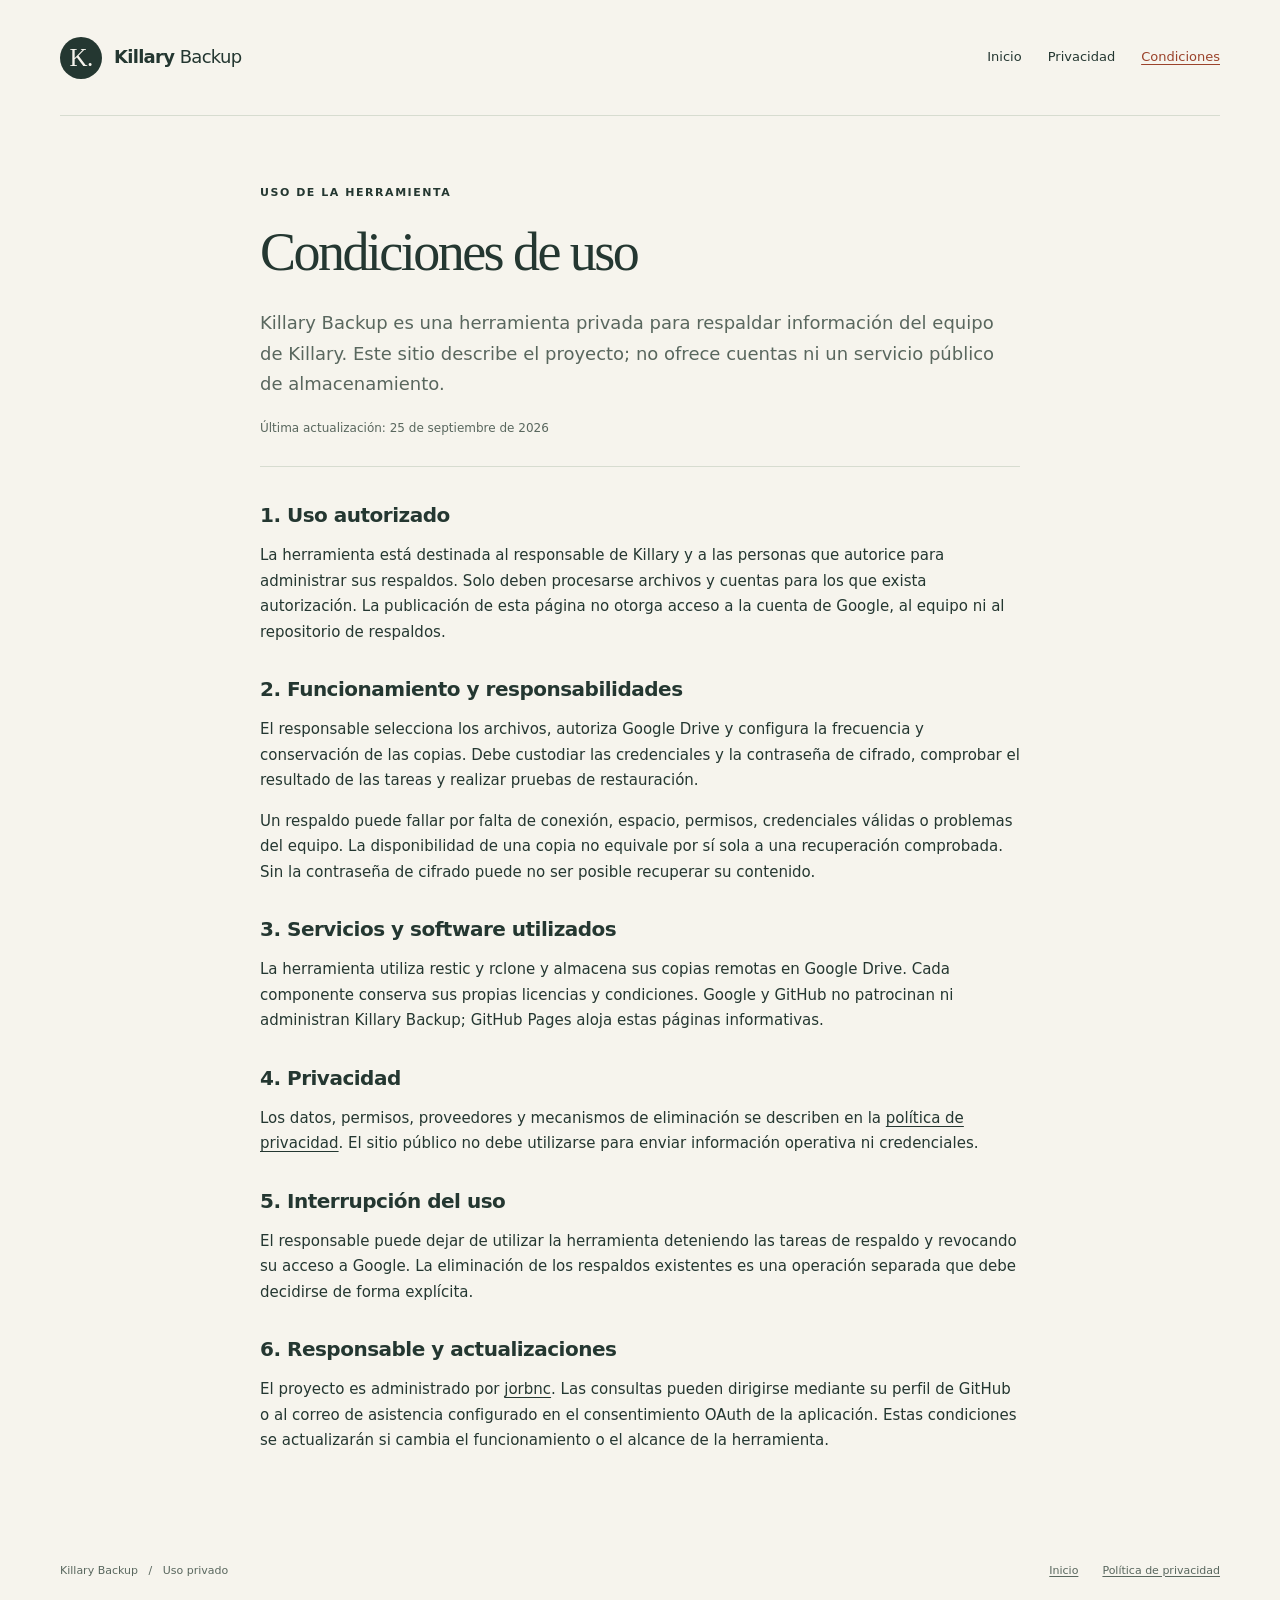
==== condiciones.html @ 2e897e6d "Add Killary Backup public website and Pages setup guide" ====
<!doctype html>
<html lang="es">
<head>
  <meta charset="utf-8">
  <meta name="viewport" content="width=device-width, initial-scale=1">
  <meta name="description" content="Finalidad, acceso autorizado y condiciones de uso de la herramienta privada Killary Backup.">
  <meta name="theme-color" content="#f6f4ed">
  <title>Condiciones de uso · Killary Backup</title>
  <link rel="stylesheet" href="styles.css">
</head>
<body>
  <a class="skip" href="#contenido">Ir al contenido</a>
  <div class="shell">
    <header class="header">
      <a class="brand" href="index.html" aria-label="Killary Backup, inicio"><span class="brand-mark" aria-hidden="true">K.</span><span>Killary <span class="brand-light">Backup</span></span></a>
      <nav aria-label="Principal"><a href="index.html">Inicio</a><a href="privacidad.html">Privacidad</a><a href="condiciones.html" aria-current="page">Condiciones</a></nav>
    </header>
    <main class="document" id="contenido">
      <p class="eyebrow">Uso de la herramienta</p>
      <h1>Condiciones de uso</h1>
      <p class="document-intro">Killary Backup es una herramienta privada para respaldar información del equipo de Killary. Este sitio describe el proyecto; no ofrece cuentas ni un servicio público de almacenamiento.</p>
      <p class="updated">Última actualización: <time datetime="2026-09-25">25 de septiembre de 2026</time></p>
      <section><h2>1. Uso autorizado</h2><p>La herramienta está destinada al responsable de Killary y a las personas que autorice para administrar sus respaldos. Solo deben procesarse archivos y cuentas para los que exista autorización. La publicación de esta página no otorga acceso a la cuenta de Google, al equipo ni al repositorio de respaldos.</p></section>
      <section><h2>2. Funcionamiento y responsabilidades</h2><p>El responsable selecciona los archivos, autoriza Google Drive y configura la frecuencia y conservación de las copias. Debe custodiar las credenciales y la contraseña de cifrado, comprobar el resultado de las tareas y realizar pruebas de restauración.</p><p>Un respaldo puede fallar por falta de conexión, espacio, permisos, credenciales válidas o problemas del equipo. La disponibilidad de una copia no equivale por sí sola a una recuperación comprobada. Sin la contraseña de cifrado puede no ser posible recuperar su contenido.</p></section>
      <section><h2>3. Servicios y software utilizados</h2><p>La herramienta utiliza restic y rclone y almacena sus copias remotas en Google Drive. Cada componente conserva sus propias licencias y condiciones. Google y GitHub no patrocinan ni administran Killary Backup; GitHub Pages aloja estas páginas informativas.</p></section>
      <section><h2>4. Privacidad</h2><p>Los datos, permisos, proveedores y mecanismos de eliminación se describen en la <a href="privacidad.html">política de privacidad</a>. El sitio público no debe utilizarse para enviar información operativa ni credenciales.</p></section>
      <section><h2>5. Interrupción del uso</h2><p>El responsable puede dejar de utilizar la herramienta deteniendo las tareas de respaldo y revocando su acceso a Google. La eliminación de los respaldos existentes es una operación separada que debe decidirse de forma explícita.</p></section>
      <section><h2>6. Responsable y actualizaciones</h2><p>El proyecto es administrado por <a href="https://github.com/jorbnc">jorbnc</a>. Las consultas pueden dirigirse mediante su perfil de GitHub o al correo de asistencia configurado en el consentimiento OAuth de la aplicación. Estas condiciones se actualizarán si cambia el funcionamiento o el alcance de la herramienta.</p></section>
    </main>
    <footer class="footer"><span>Killary Backup <span aria-hidden="true">/</span> Uso privado</span><div><a href="index.html">Inicio</a><a href="privacidad.html">Política de privacidad</a></div></footer>
  </div>
</body>
</html>
---- styles.css ----
@charset "UTF-8";
:root { color-scheme: light; --paper: #f6f4ed; --ink: #243731; --muted: #59675e; --line: #d7dcd0; --accent: #9b432b; --soft: #e9eddf; }
* { box-sizing: border-box; }
html { scroll-behavior: smooth; }
body { margin: 0; background: var(--paper); color: var(--ink); font-family: system-ui, -apple-system, "Segoe UI", sans-serif; line-height: 1.7; }
a { color: inherit; text-underline-offset: .22em; }
a:hover { color: var(--accent); }
a:focus-visible { outline: 3px solid var(--accent); outline-offset: 5px; border-radius: 2px; }
.shell { width: min(1160px, calc(100% - 80px)); margin-inline: auto; }
.skip { position: absolute; top: -100px; left: 20px; padding: 12px 20px; z-index: 2; background: var(--ink); color: white; }
.skip:focus { top: 10px; }
.header { min-height: 116px; display: flex; justify-content: space-between; align-items: center; gap: 28px; border-bottom: 1px solid var(--line); }
.brand { display: inline-flex; align-items: center; gap: 12px; text-decoration: none; font-size: 18px; font-weight: 700; letter-spacing: -.04em; white-space: nowrap; }
.brand-mark { display: grid; place-items: center; width: 42px; height: 42px; background: var(--ink); color: var(--paper); border-radius: 50%; font-family: Georgia, serif; font-size: 25px; font-weight: 400; }
.brand-light { font-weight: 400; }
nav { display: flex; flex-wrap: wrap; gap: 26px; font-size: 13px; }
nav a { padding-block: 10px; text-decoration: none; }
nav a[aria-current="page"] { color: var(--accent); text-decoration: underline; }
.hero { display: grid; grid-template-columns: 1.4fr 1fr; gap: 70px; align-items: center; padding: 92px 0 88px; }
.eyebrow { margin: 0 0 20px; font-size: 11px; letter-spacing: .14em; font-weight: 650; text-transform: uppercase; }
.status-dot { display: inline-block; width: 7px; height: 7px; border-radius: 50%; margin-right: 8px; background: var(--accent); }
h1, h2, h3, p { overflow-wrap: break-word; }
h1 { margin: 0; font-family: Georgia, "Times New Roman", serif; font-size: clamp(40px, 4.7vw, 64px); line-height: 1.1; font-weight: 400; letter-spacing: -.047em; }
h1 em { color: var(--accent); font-weight: 400; }
.lead { max-width: 490px; margin: 26px 0 0; color: var(--muted); font-size: 17px; line-height: 1.85; }
.actions { margin-top: 32px; display: flex; flex-wrap: wrap; align-items: center; gap: 22px; font-size: 13px; }
.button { display: inline-flex; align-items: center; gap: 20px; padding: 15px 20px; background: var(--ink); color: #fff; text-decoration: none; border-radius: 4px; }
.button:hover { background: #354f43; color: white; }
.text-link { font-size: 13px; font-weight: 600; }
.summary { padding: 28px; border: 1px solid #ccd3c2; border-radius: 10px; background: var(--soft); }
.summary-top { display: flex; justify-content: space-between; align-items: center; font-size: 10px; letter-spacing: .1em; border-bottom: 1px solid #cbd2c1; padding-bottom: 20px; }
.summary-top > :last-child { font-size: 25px; line-height: 1; }
.journey { list-style: none; margin: 26px 0; padding: 0; }
.journey li { display: flex; align-items: flex-start; gap: 16px; margin-bottom: 25px; }
.journey li:last-child { margin-bottom: 0; }
.step-number { display: grid; place-items: center; flex-shrink: 0; width: 32px; height: 32px; border: 1px solid #bdc7b4; border-radius: 50%; font-size: 10px; font-variant-numeric: tabular-nums; }
.journey strong { display: block; font-size: 15px; font-weight: 600; }
.journey p { margin: 4px 0 0; font-size: 12px; color: var(--muted); }
.summary-note { margin: 0; padding-top: 18px; border-top: 1px solid #cbd2c1; font-size: 11px; color: var(--muted); }
.details { border-top: 1px solid var(--line); padding: 42px 0 62px; }
.section-heading .eyebrow { margin-bottom: 8px; }
h2 { margin: 0; font-family: Georgia, "Times New Roman", serif; font-size: 31px; font-weight: 400; line-height: 1.25; letter-spacing: -.025em; }
.cards { display: grid; grid-template-columns: repeat(3, minmax(0, 1fr)); gap: 40px; margin-top: 40px; }
.card-index { font-size: 10px; letter-spacing: .1em; color: var(--accent); font-weight: 650; }
h3 { font-size: 16px; margin: 12px 0 8px; font-weight: 650; }
.cards p { margin: 0; font-size: 14px; color: var(--muted); }
code { padding: 2px 4px; border-radius: 3px; background: #e9e7de; font-size: .9em; overflow-wrap: anywhere; }
.contact { display: flex; align-items: center; justify-content: space-between; gap: 40px; border-block: 1px solid var(--line); padding-block: 38px; }
.contact .eyebrow { margin-bottom: 10px; }
.contact h2 { font-size: 26px; }
.contact p:last-child { max-width: 620px; margin: 14px 0 0; color: var(--muted); font-size: 14px; }
.contact > a { flex-shrink: 0; }
.footer { display: flex; align-items: center; justify-content: space-between; gap: 24px; padding: 28px 0; color: var(--muted); font-size: 11px; }
.footer span span { margin-inline: 7px; }
.footer div { display: flex; flex-wrap: wrap; gap: 24px; }
.document { max-width: 760px; margin: 68px auto 80px; }
.document h1 { font-size: clamp(38px, 5vw, 54px); }
.document-intro { margin-top: 26px; font-size: 18px; color: var(--muted); }
.updated { padding-bottom: 28px; border-bottom: 1px solid var(--line); margin-bottom: 36px; font-size: 12px; color: var(--muted); }
.document section { margin-block: 32px; }
.document h2 { font-family: inherit; font-size: 20px; font-weight: 650; letter-spacing: -.025em; }
.document section p { font-size: 15px; }
@media (max-width: 900px) {
  .hero { grid-template-columns: 1fr; gap: 38px; padding-block: 58px; }
  .summary { max-width: 560px; }
  .cards { gap: 24px; }
  .contact { flex-direction: column; align-items: flex-start; gap: 20px; }
}
@media (max-width: 600px) {
  .shell { width: calc(100% - 36px); }
  .header { align-items: flex-start; flex-direction: column; justify-content: center; gap: 12px; padding-block: 20px; }
  nav { width: 100%; gap: 24px; }
  .hero { padding-block: 42px; }
  .lead { font-size: 16px; }
  .summary { padding: 22px; }
  .cards { grid-template-columns: 1fr; gap: 30px; }
  .details { padding-block: 34px; }
  .footer { flex-direction: column; align-items: flex-start; gap: 14px; }
  .document { margin-block: 40px; }
  .document-intro { font-size: 16px; }
}
@media (prefers-reduced-motion: reduce) { html { scroll-behavior: auto; } }
@media print {
  body { background: white; color: black; }
  .shell { width: 100%; }
  nav, .skip, .actions { display: none; }
  .document { max-width: none; margin-block: 30px; }
  .document section { break-inside: avoid; }
}
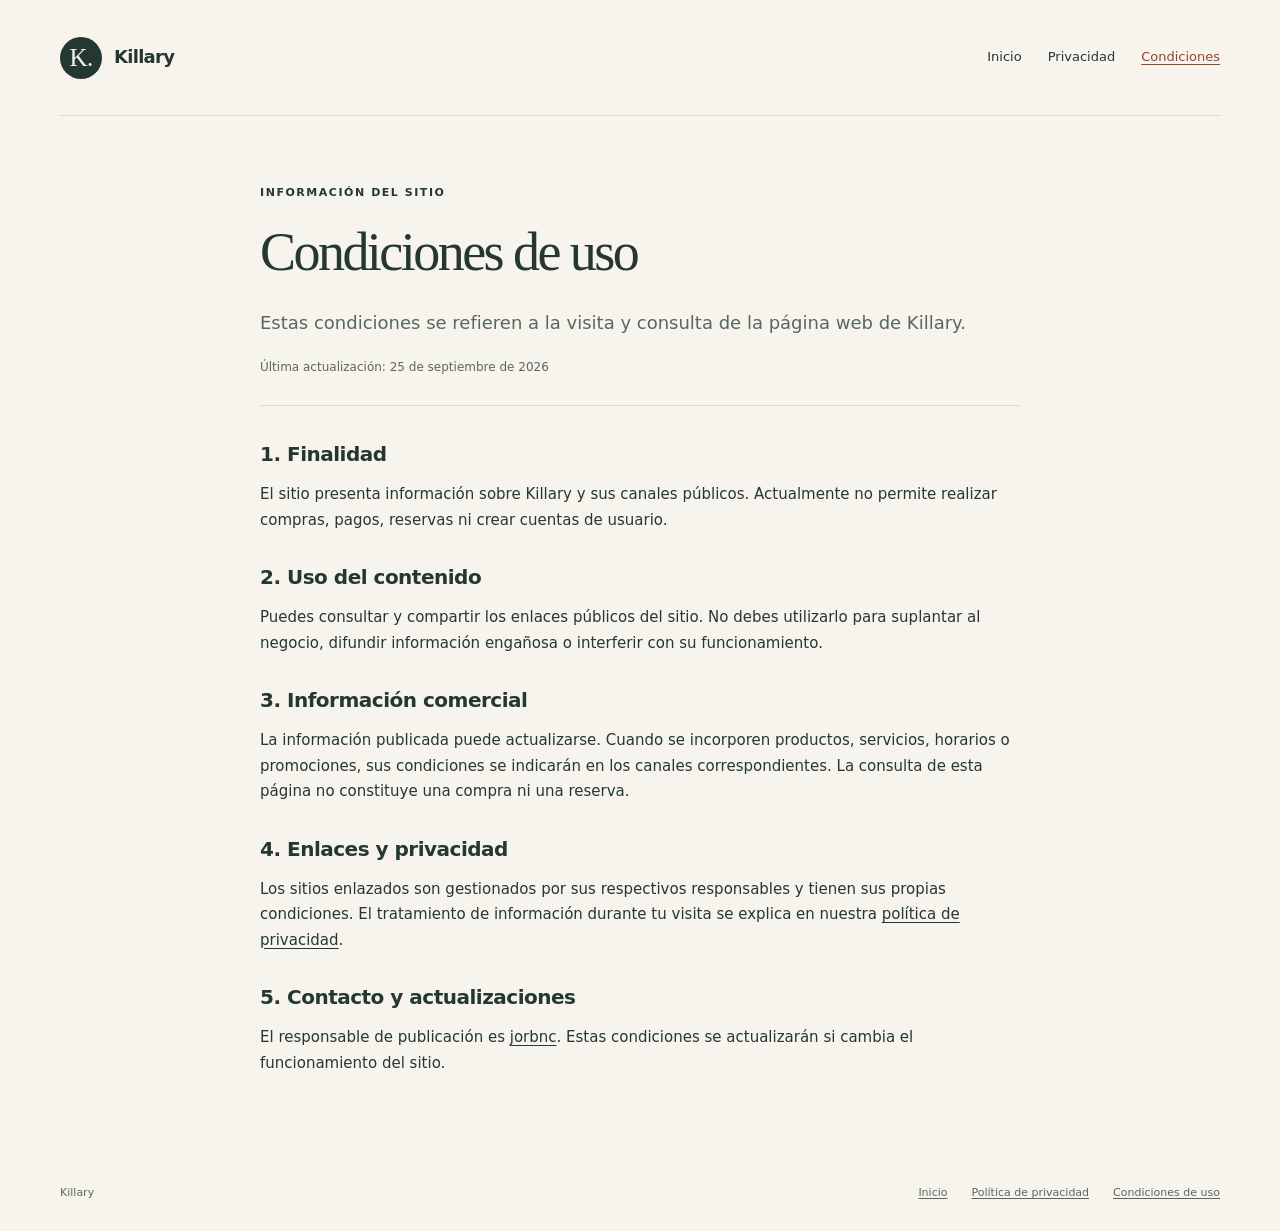
==== commit 37d049b5: "Present Killary as a business website" ====
--- a/condiciones.html
+++ b/condiciones.html
@@ -3,31 +3,30 @@
 <head>
   <meta charset="utf-8">
   <meta name="viewport" content="width=device-width, initial-scale=1">
-  <meta name="description" content="Finalidad, acceso autorizado y condiciones de uso de la herramienta privada Killary Backup.">
+  <meta name="description" content="Condiciones de consulta y uso del sitio web de Killary.">
   <meta name="theme-color" content="#f6f4ed">
-  <title>Condiciones de uso · Killary Backup</title>
+  <title>Condiciones de uso · Killary</title>
   <link rel="stylesheet" href="styles.css">
 </head>
 <body>
   <a class="skip" href="#contenido">Ir al contenido</a>
   <div class="shell">
     <header class="header">
-      <a class="brand" href="index.html" aria-label="Killary Backup, inicio"><span class="brand-mark" aria-hidden="true">K.</span><span>Killary <span class="brand-light">Backup</span></span></a>
+      <a class="brand" href="index.html" aria-label="Killary, inicio"><span class="brand-mark" aria-hidden="true">K.</span><span>Killary</span></a>
       <nav aria-label="Principal"><a href="index.html">Inicio</a><a href="privacidad.html">Privacidad</a><a href="condiciones.html" aria-current="page">Condiciones</a></nav>
     </header>
     <main class="document" id="contenido">
-      <p class="eyebrow">Uso de la herramienta</p>
+      <p class="eyebrow">Información del sitio</p>
       <h1>Condiciones de uso</h1>
-      <p class="document-intro">Killary Backup es una herramienta privada para respaldar información del equipo de Killary. Este sitio describe el proyecto; no ofrece cuentas ni un servicio público de almacenamiento.</p>
+      <p class="document-intro">Estas condiciones se refieren a la visita y consulta de la página web de Killary.</p>
       <p class="updated">Última actualización: <time datetime="2026-09-25">25 de septiembre de 2026</time></p>
-      <section><h2>1. Uso autorizado</h2><p>La herramienta está destinada al responsable de Killary y a las personas que autorice para administrar sus respaldos. Solo deben procesarse archivos y cuentas para los que exista autorización. La publicación de esta página no otorga acceso a la cuenta de Google, al equipo ni al repositorio de respaldos.</p></section>
-      <section><h2>2. Funcionamiento y responsabilidades</h2><p>El responsable selecciona los archivos, autoriza Google Drive y configura la frecuencia y conservación de las copias. Debe custodiar las credenciales y la contraseña de cifrado, comprobar el resultado de las tareas y realizar pruebas de restauración.</p><p>Un respaldo puede fallar por falta de conexión, espacio, permisos, credenciales válidas o problemas del equipo. La disponibilidad de una copia no equivale por sí sola a una recuperación comprobada. Sin la contraseña de cifrado puede no ser posible recuperar su contenido.</p></section>
-      <section><h2>3. Servicios y software utilizados</h2><p>La herramienta utiliza restic y rclone y almacena sus copias remotas en Google Drive. Cada componente conserva sus propias licencias y condiciones. Google y GitHub no patrocinan ni administran Killary Backup; GitHub Pages aloja estas páginas informativas.</p></section>
-      <section><h2>4. Privacidad</h2><p>Los datos, permisos, proveedores y mecanismos de eliminación se describen en la <a href="privacidad.html">política de privacidad</a>. El sitio público no debe utilizarse para enviar información operativa ni credenciales.</p></section>
-      <section><h2>5. Interrupción del uso</h2><p>El responsable puede dejar de utilizar la herramienta deteniendo las tareas de respaldo y revocando su acceso a Google. La eliminación de los respaldos existentes es una operación separada que debe decidirse de forma explícita.</p></section>
-      <section><h2>6. Responsable y actualizaciones</h2><p>El proyecto es administrado por <a href="https://github.com/jorbnc">jorbnc</a>. Las consultas pueden dirigirse mediante su perfil de GitHub o al correo de asistencia configurado en el consentimiento OAuth de la aplicación. Estas condiciones se actualizarán si cambia el funcionamiento o el alcance de la herramienta.</p></section>
+      <section><h2>1. Finalidad</h2><p>El sitio presenta información sobre Killary y sus canales públicos. Actualmente no permite realizar compras, pagos, reservas ni crear cuentas de usuario.</p></section>
+      <section><h2>2. Uso del contenido</h2><p>Puedes consultar y compartir los enlaces públicos del sitio. No debes utilizarlo para suplantar al negocio, difundir información engañosa o interferir con su funcionamiento.</p></section>
+      <section><h2>3. Información comercial</h2><p>La información publicada puede actualizarse. Cuando se incorporen productos, servicios, horarios o promociones, sus condiciones se indicarán en los canales correspondientes. La consulta de esta página no constituye una compra ni una reserva.</p></section>
+      <section><h2>4. Enlaces y privacidad</h2><p>Los sitios enlazados son gestionados por sus respectivos responsables y tienen sus propias condiciones. El tratamiento de información durante tu visita se explica en nuestra <a href="privacidad.html">política de privacidad</a>.</p></section>
+      <section><h2>5. Contacto y actualizaciones</h2><p>El responsable de publicación es <a href="https://github.com/jorbnc">jorbnc</a>. Estas condiciones se actualizarán si cambia el funcionamiento del sitio.</p></section>
     </main>
-    <footer class="footer"><span>Killary Backup <span aria-hidden="true">/</span> Uso privado</span><div><a href="index.html">Inicio</a><a href="privacidad.html">Política de privacidad</a></div></footer>
+    <footer class="footer"><span>Killary</span><div><a href="index.html">Inicio</a><a href="privacidad.html">Política de privacidad</a><a href="condiciones.html">Condiciones de uso</a></div></footer>
   </div>
 </body>
 </html>
--- a/styles.css
+++ b/styles.css
@@ -12,7 +12,6 @@
 .header { min-height: 116px; display: flex; justify-content: space-between; align-items: center; gap: 28px; border-bottom: 1px solid var(--line); }
 .brand { display: inline-flex; align-items: center; gap: 12px; text-decoration: none; font-size: 18px; font-weight: 700; letter-spacing: -.04em; white-space: nowrap; }
 .brand-mark { display: grid; place-items: center; width: 42px; height: 42px; background: var(--ink); color: var(--paper); border-radius: 50%; font-family: Georgia, serif; font-size: 25px; font-weight: 400; }
-.brand-light { font-weight: 400; }
 nav { display: flex; flex-wrap: wrap; gap: 26px; font-size: 13px; }
 nav a { padding-block: 10px; text-decoration: none; }
 nav a[aria-current="page"] { color: var(--accent); text-decoration: underline; }
@@ -27,23 +26,14 @@
 .button { display: inline-flex; align-items: center; gap: 20px; padding: 15px 20px; background: var(--ink); color: #fff; text-decoration: none; border-radius: 4px; }
 .button:hover { background: #354f43; color: white; }
 .text-link { font-size: 13px; font-weight: 600; }
-.summary { padding: 28px; border: 1px solid #ccd3c2; border-radius: 10px; background: var(--soft); }
-.summary-top { display: flex; justify-content: space-between; align-items: center; font-size: 10px; letter-spacing: .1em; border-bottom: 1px solid #cbd2c1; padding-bottom: 20px; }
-.summary-top > :last-child { font-size: 25px; line-height: 1; }
-.journey { list-style: none; margin: 26px 0; padding: 0; }
-.journey li { display: flex; align-items: flex-start; gap: 16px; margin-bottom: 25px; }
-.journey li:last-child { margin-bottom: 0; }
-.step-number { display: grid; place-items: center; flex-shrink: 0; width: 32px; height: 32px; border: 1px solid #bdc7b4; border-radius: 50%; font-size: 10px; font-variant-numeric: tabular-nums; }
-.journey strong { display: block; font-size: 15px; font-weight: 600; }
-.journey p { margin: 4px 0 0; font-size: 12px; color: var(--muted); }
-.summary-note { margin: 0; padding-top: 18px; border-top: 1px solid #cbd2c1; font-size: 11px; color: var(--muted); }
-.details { border-top: 1px solid var(--line); padding: 42px 0 62px; }
-.section-heading .eyebrow { margin-bottom: 8px; }
+.identity-panel { aspect-ratio: 1; display: flex; flex-direction: column; justify-content: center; align-items: center; border: 1px solid #ccd3c2; border-radius: 50% 50% 8px 8px; background: var(--soft); padding: 30px; }
+.identity-k { font: italic clamp(120px, 15vw, 210px)/1 Georgia, serif; letter-spacing: -.1em; margin-left: -.1em; color: var(--accent); }
+.identity-name { margin-top: 24px; font-size: 12px; letter-spacing: .3em; }
+.about { padding: 42px 0 55px; border-top: 1px solid var(--line); }
+.about .eyebrow { margin-bottom: 10px; }
+.about > p:last-child { max-width: 670px; font-size: 16px; color: var(--muted); margin: 20px 0 0; }
 h2 { margin: 0; font-family: Georgia, "Times New Roman", serif; font-size: 31px; font-weight: 400; line-height: 1.25; letter-spacing: -.025em; }
-.cards { display: grid; grid-template-columns: repeat(3, minmax(0, 1fr)); gap: 40px; margin-top: 40px; }
-.card-index { font-size: 10px; letter-spacing: .1em; color: var(--accent); font-weight: 650; }
 h3 { font-size: 16px; margin: 12px 0 8px; font-weight: 650; }
-.cards p { margin: 0; font-size: 14px; color: var(--muted); }
 code { padding: 2px 4px; border-radius: 3px; background: #e9e7de; font-size: .9em; overflow-wrap: anywhere; }
 .contact { display: flex; align-items: center; justify-content: space-between; gap: 40px; border-block: 1px solid var(--line); padding-block: 38px; }
 .contact .eyebrow { margin-bottom: 10px; }
@@ -62,8 +52,7 @@
 .document section p { font-size: 15px; }
 @media (max-width: 900px) {
   .hero { grid-template-columns: 1fr; gap: 38px; padding-block: 58px; }
-  .summary { max-width: 560px; }
-  .cards { gap: 24px; }
+  .identity-panel { width: min(100%, 420px); justify-self: center; }
   .contact { flex-direction: column; align-items: flex-start; gap: 20px; }
 }
 @media (max-width: 600px) {
@@ -72,9 +61,6 @@
   nav { width: 100%; gap: 24px; }
   .hero { padding-block: 42px; }
   .lead { font-size: 16px; }
-  .summary { padding: 22px; }
-  .cards { grid-template-columns: 1fr; gap: 30px; }
-  .details { padding-block: 34px; }
   .footer { flex-direction: column; align-items: flex-start; gap: 14px; }
   .document { margin-block: 40px; }
   .document-intro { font-size: 16px; }
